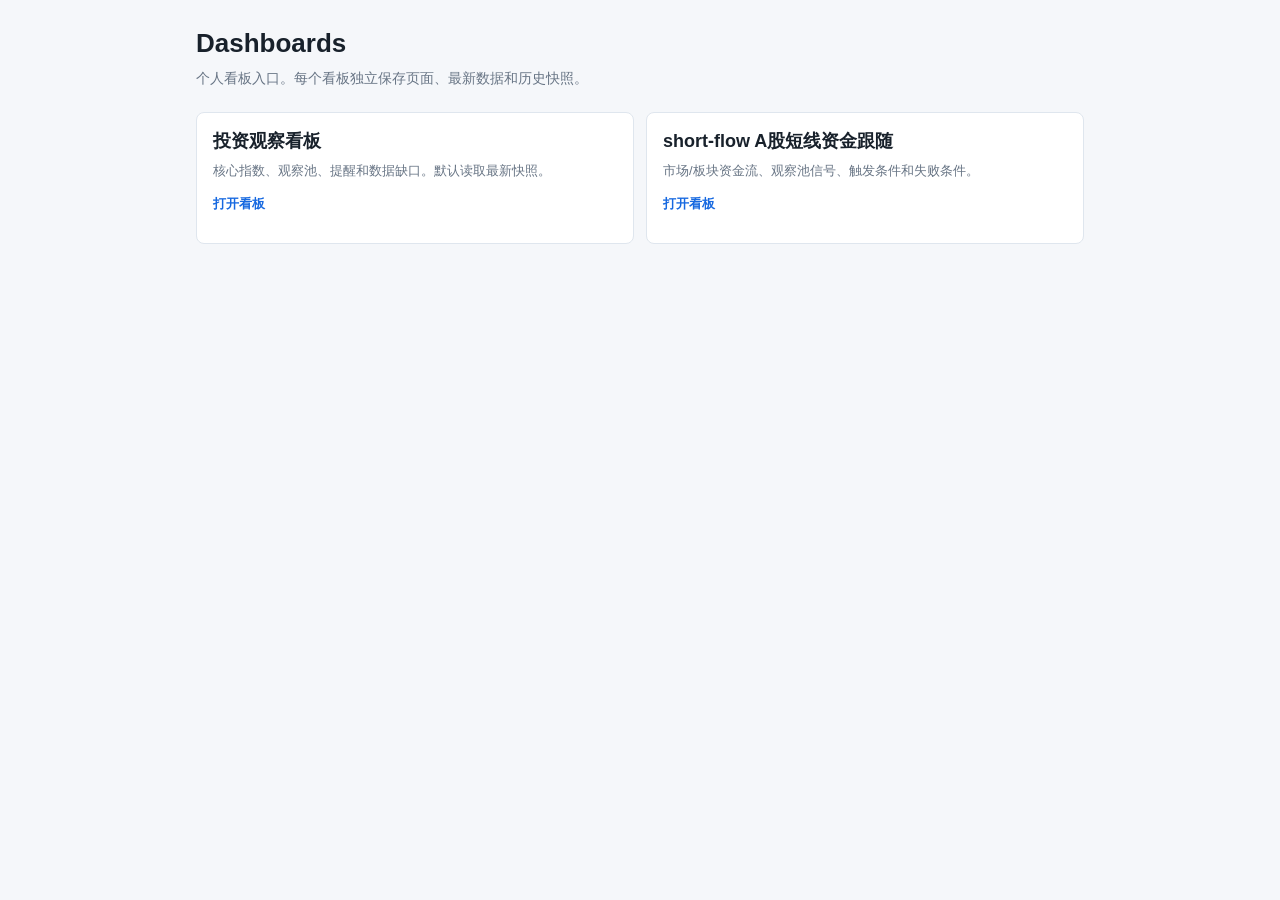
==== index.html @ 4788370e "Add Vercel Analytics script" ====
<!doctype html>
<html lang="zh-CN">
<head>
  <meta charset="utf-8">
  <meta name="viewport" content="width=device-width, initial-scale=1">
  <title>Dashboards</title>
  <style>
    :root {
      color-scheme: light;
      --bg: #f5f7fa;
      --panel: #ffffff;
      --text: #18212b;
      --muted: #687585;
      --line: #dfe6ee;
      --accent: #1769e0;
    }
    * { box-sizing: border-box; }
    body {
      margin: 0;
      background: var(--bg);
      color: var(--text);
      font-family: -apple-system, BlinkMacSystemFont, "Segoe UI", "Microsoft YaHei", sans-serif;
      letter-spacing: 0;
    }
    main {
      width: min(100%, 920px);
      margin: 0 auto;
      padding: 28px 16px;
    }
    h1 {
      margin: 0 0 8px;
      font-size: 26px;
      line-height: 1.2;
    }
    .sub {
      margin: 0 0 22px;
      color: var(--muted);
      font-size: 14px;
      line-height: 1.6;
    }
    .grid {
      display: grid;
      gap: 12px;
      grid-template-columns: repeat(auto-fit, minmax(240px, 1fr));
    }
    a.card {
      display: block;
      min-height: 132px;
      padding: 16px;
      border: 1px solid var(--line);
      border-radius: 8px;
      background: var(--panel);
      color: inherit;
      text-decoration: none;
    }
    .name {
      margin-bottom: 8px;
      font-size: 18px;
      font-weight: 700;
    }
    .desc {
      color: var(--muted);
      font-size: 13px;
      line-height: 1.55;
    }
    .open {
      margin-top: 14px;
      color: var(--accent);
      font-size: 13px;
      font-weight: 650;
    }
  </style>
  <script>
    window.va = window.va || function () { (window.vaq = window.vaq || []).push(arguments); };
  </script>
  <script defer src="/_vercel/insights/script.js"></script>
</head>
<body>
  <main>
    <h1>Dashboards</h1>
    <p class="sub">个人看板入口。每个看板独立保存页面、最新数据和历史快照。</p>
    <section class="grid">
      <a class="card" href="./dashboards/index-decision/">
        <div class="name">投资观察看板</div>
        <div class="desc">核心指数、观察池、提醒和数据缺口。默认读取最新快照。</div>
        <div class="open">打开看板</div>
      </a>
      <a class="card" href="./dashboards/short-flow/">
        <div class="name">short-flow A股短线资金跟随</div>
        <div class="desc">市场/板块资金流、观察池信号、触发条件和失败条件。</div>
        <div class="open">打开看板</div>
      </a>
    </section>
  </main>
</body>
</html>
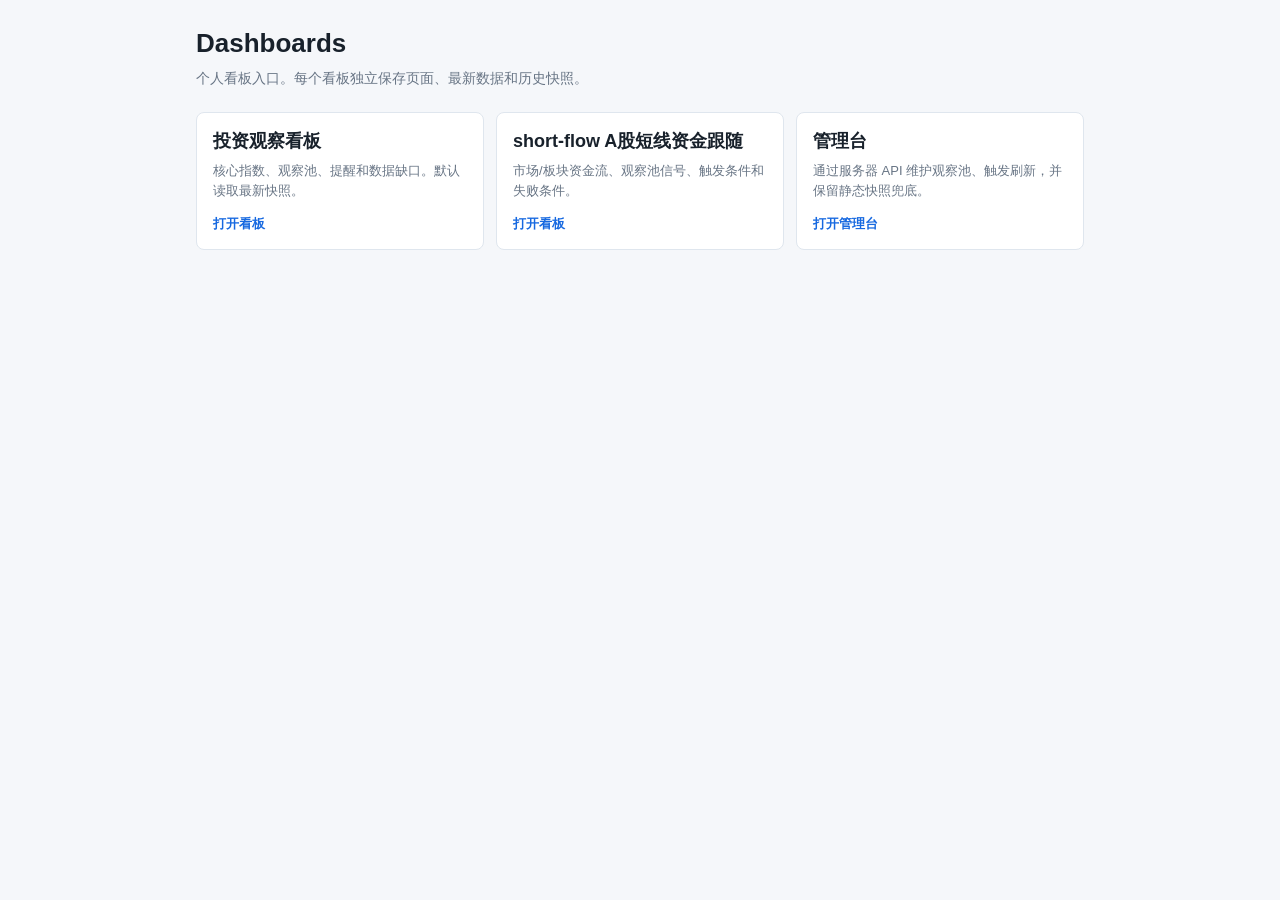
==== commit 4fdf21c5: "Add dashboard API server and admin page" ====
--- a/index.html
+++ b/index.html
@@ -74,6 +74,10 @@
     window.va = window.va || function () { (window.vaq = window.vaq || []).push(arguments); };
   </script>
   <script defer src="/_vercel/insights/script.js"></script>
+  <script>
+    window.si = window.si || function () { (window.siq = window.siq || []).push(arguments); };
+  </script>
+  <script defer src="/_vercel/speed-insights/script.js"></script>
 </head>
 <body>
   <main>
@@ -90,6 +94,11 @@
         <div class="desc">市场/板块资金流、观察池信号、触发条件和失败条件。</div>
         <div class="open">打开看板</div>
       </a>
+      <a class="card" href="./dashboards/admin/">
+        <div class="name">管理台</div>
+        <div class="desc">通过服务器 API 维护观察池、触发刷新，并保留静态快照兜底。</div>
+        <div class="open">打开管理台</div>
+      </a>
     </section>
   </main>
 </body>
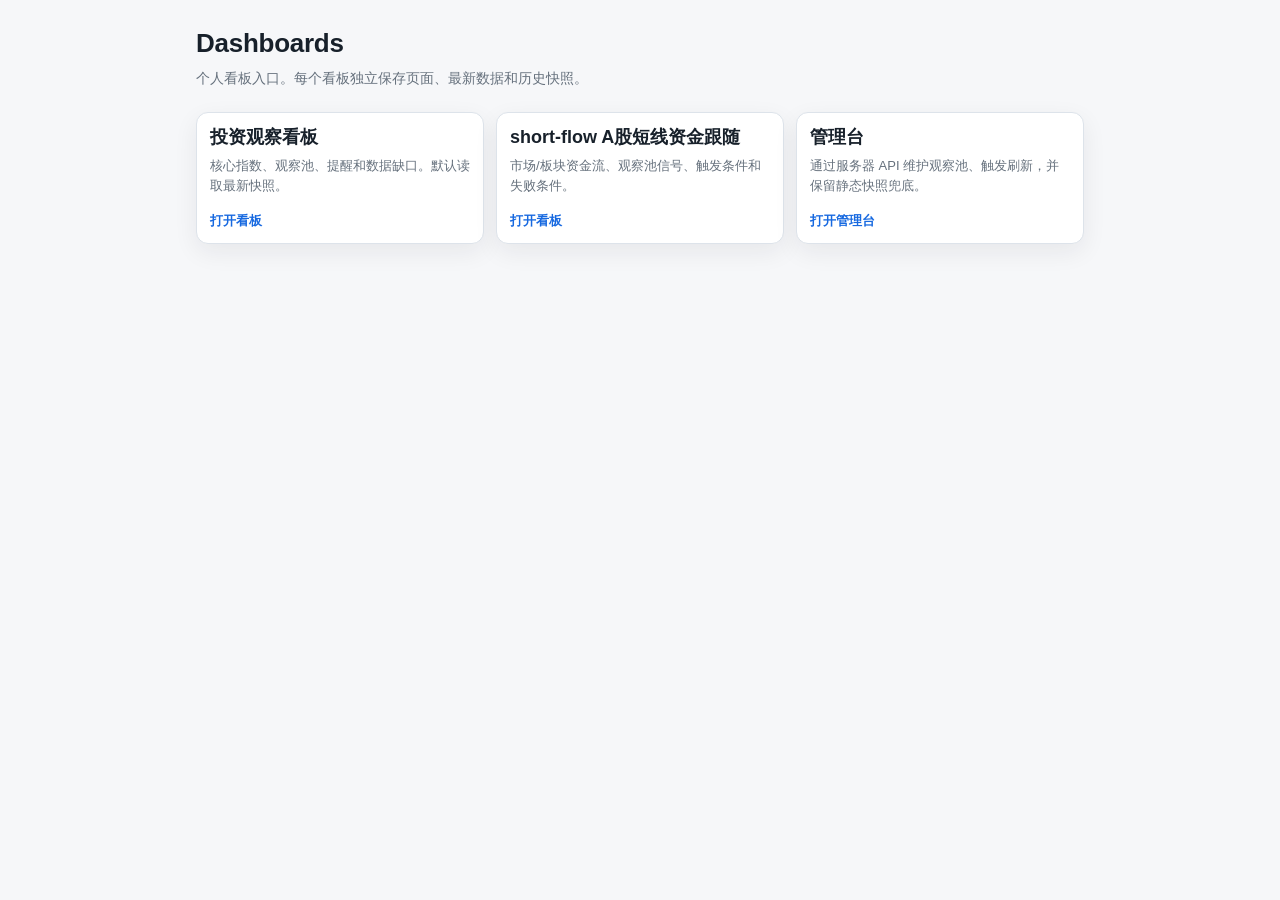
==== commit 4aafc35f: "Refactor shared dashboard assets" ====
--- a/index.html
+++ b/index.html
@@ -4,24 +4,8 @@
   <meta charset="utf-8">
   <meta name="viewport" content="width=device-width, initial-scale=1">
   <title>Dashboards</title>
+  <link rel="stylesheet" href="./dashboards/shared/tokens.css">
   <style>
-    :root {
-      color-scheme: light;
-      --bg: #f5f7fa;
-      --panel: #ffffff;
-      --text: #18212b;
-      --muted: #687585;
-      --line: #dfe6ee;
-      --accent: #1769e0;
-    }
-    * { box-sizing: border-box; }
-    body {
-      margin: 0;
-      background: var(--bg);
-      color: var(--text);
-      font-family: -apple-system, BlinkMacSystemFont, "Segoe UI", "Microsoft YaHei", sans-serif;
-      letter-spacing: 0;
-    }
     main {
       width: min(100%, 920px);
       margin: 0 auto;
@@ -30,7 +14,6 @@
     h1 {
       margin: 0 0 8px;
       font-size: 26px;
-      line-height: 1.2;
     }
     .sub {
       margin: 0 0 22px;
@@ -44,16 +27,11 @@
       grid-template-columns: repeat(auto-fit, minmax(240px, 1fr));
     }
     a.card {
-      display: block;
       min-height: 132px;
-      padding: 16px;
-      border: 1px solid var(--line);
-      border-radius: 8px;
-      background: var(--panel);
       color: inherit;
       text-decoration: none;
     }
-    .name {
+    .card .name {
       margin-bottom: 8px;
       font-size: 18px;
       font-weight: 700;
@@ -64,20 +42,13 @@
       line-height: 1.55;
     }
     .open {
-      margin-top: 14px;
-      color: var(--accent);
+      margin-top: auto;
+      padding-top: 14px;
+      color: var(--blue);
       font-size: 13px;
       font-weight: 650;
     }
   </style>
-  <script>
-    window.va = window.va || function () { (window.vaq = window.vaq || []).push(arguments); };
-  </script>
-  <script defer src="/_vercel/insights/script.js"></script>
-  <script>
-    window.si = window.si || function () { (window.siq = window.siq || []).push(arguments); };
-  </script>
-  <script defer src="/_vercel/speed-insights/script.js"></script>
 </head>
 <body>
   <main>
--- a/dashboards/shared/tokens.css
+++ b/dashboards/shared/tokens.css
@@ -0,0 +1,434 @@
+/* dashboards/shared/tokens.css
+   四个页面共用的设计系统：变量 + reset + 基础组件与原子类。
+   页面特有的布局尺寸、独有组件、媒体查询留在各自 <style> 内。 */
+:root {
+  color-scheme: light;
+  --bg: #f6f7f9;
+  --panel: #ffffff;
+  --text: #17202a;
+  --muted: #66717d;
+  --line: #dde3ea;
+  --soft: #eef2f5;
+  --blue: #1769e0;
+  --blue-soft: #eaf2ff;
+  --blue-ink: #174ea6;
+  --green: #157a3c;
+  --green-soft: #e7f4ec;
+  --red: #bd2b2b;
+  --red-soft: #fbe9e9;
+  --amber: #8a6200;
+  --amber-soft: #fbf1dc;
+  --danger: #c4382b;
+  --shadow: 0 8px 24px rgba(25, 35, 45, 0.07);
+  --shadow-hover: 0 12px 28px rgba(25, 35, 45, 0.10);
+  --mono: ui-monospace, "SF Mono", "JetBrains Mono", "Roboto Mono", Menlo, Consolas, monospace;
+  --sans: -apple-system, BlinkMacSystemFont, "Segoe UI", "PingFang SC", "Microsoft YaHei", sans-serif;
+  --radius-input: 10px;
+  --radius-card: 12px;
+  --radius-pill: 999px;
+  --maxw: 1180px;
+}
+
+* { box-sizing: border-box; }
+html { scroll-behavior: smooth; }
+body {
+  margin: 0;
+  min-width: 320px;
+  background: var(--bg);
+  color: var(--text);
+  font-family: var(--sans);
+  font-variant-numeric: tabular-nums;
+  letter-spacing: 0;
+  -webkit-font-smoothing: antialiased;
+}
+
+/* 容器与头部 */
+.wrap {
+  width: min(100%, var(--maxw));
+  margin: 0 auto;
+  padding: 14px;
+}
+header {
+  position: sticky;
+  top: 0;
+  z-index: 5;
+  background: rgba(246, 247, 249, 0.94);
+  border-bottom: 1px solid var(--line);
+  backdrop-filter: blur(14px);
+}
+.hero { display: grid; gap: 10px; }
+
+/* 标题层级 */
+h1 {
+  margin: 0;
+  font-size: 21px;
+  font-weight: 780;
+  line-height: 1.2;
+  letter-spacing: -0.01em;
+}
+h2 {
+  margin: 0;
+  font-size: 17px;
+  font-weight: 720;
+  line-height: 1.2;
+  letter-spacing: -0.01em;
+}
+.meta {
+  margin-top: 5px;
+  color: var(--muted);
+  font-size: 12px;
+  line-height: 1.45;
+}
+.hint {
+  color: var(--muted);
+  font-size: 12px;
+  white-space: nowrap;
+}
+.section-head {
+  display: flex;
+  align-items: baseline;
+  justify-content: space-between;
+  gap: 12px;
+  margin-bottom: 11px;
+}
+
+/* 摘要卡 */
+.summary {
+  display: grid;
+  grid-template-columns: repeat(3, 1fr);
+  gap: 8px;
+}
+.summary-card {
+  min-width: 0;
+  min-height: 58px;
+  padding: 9px 11px;
+  border: 1px solid var(--line);
+  border-radius: var(--radius-input);
+  background: var(--panel);
+  display: flex;
+  flex-direction: column;
+  justify-content: center;
+}
+.summary-card b {
+  display: block;
+  font-family: var(--mono);
+  font-size: 19px;
+  font-weight: 700;
+  line-height: 1.15;
+}
+.summary-card span {
+  display: block;
+  margin-top: 3px;
+  color: var(--muted);
+  font-size: 11px;
+  line-height: 1.25;
+  overflow-wrap: anywhere;
+}
+
+/* 表单控件 */
+.toolbar {
+  display: grid;
+  grid-template-columns: minmax(0, 1fr) auto;
+  gap: 8px;
+  align-items: center;
+}
+input, button, select, .btn {
+  height: 40px;
+  min-width: 0;
+  border: 1px solid var(--line);
+  border-radius: var(--radius-input);
+  background: var(--panel);
+  color: var(--text);
+  font-size: 15px;
+  font-family: inherit;
+}
+input { padding: 0 12px; }
+button, .btn {
+  padding: 0 14px;
+  cursor: pointer;
+  font-weight: 650;
+  transition: border-color .15s, background .15s;
+}
+button:hover, .btn:hover { border-color: #c2ccd6; }
+input:focus-visible, button:focus-visible, select:focus-visible {
+  outline: 2px solid var(--blue);
+  outline-offset: 1px;
+}
+.primary {
+  border-color: #b8cff8;
+  background: var(--blue-soft);
+  color: var(--blue-ink);
+}
+.primary:hover { border-color: #9dbcf5; }
+
+/* 小尺寸按钮（胶囊态） */
+.btn-sm {
+  height: 30px;
+  padding: 0 11px;
+  border: 1px solid var(--line);
+  border-radius: var(--radius-pill);
+  background: var(--panel);
+  color: var(--blue);
+  font-size: 13px;
+  font-weight: 650;
+  cursor: pointer;
+}
+.btn-sm:hover { border-color: #b8cff8; background: var(--blue-soft); }
+
+/* Chips 筛选 */
+.chips {
+  display: flex;
+  gap: 8px;
+  overflow-x: auto;
+  padding-bottom: 2px;
+  scrollbar-width: none;
+}
+.chips::-webkit-scrollbar { display: none; }
+.chip {
+  flex: 0 0 auto;
+  height: 34px;
+  border: 1px solid var(--line);
+  border-radius: var(--radius-pill);
+  background: var(--panel);
+  padding: 0 13px;
+  color: #34404a;
+  font-size: 13px;
+  font-weight: 650;
+  cursor: pointer;
+  transition: border-color .15s, background .15s, color .15s;
+}
+.chip:hover { border-color: #c2ccd6; }
+.chip.active {
+  border-color: #b8cff8;
+  background: var(--blue-soft);
+  color: var(--blue-ink);
+}
+
+/* 卡片 */
+.card {
+  min-width: 0;
+  border: 1px solid var(--line);
+  border-radius: var(--radius-card);
+  background: var(--panel);
+  box-shadow: var(--shadow);
+  padding: 13px;
+  display: flex;
+  flex-direction: column;
+  transition: transform .18s ease, box-shadow .18s ease, border-color .18s ease;
+}
+.card:hover {
+  transform: translateY(-1px);
+  border-color: #cdd6df;
+  box-shadow: var(--shadow-hover);
+}
+.top {
+  display: grid;
+  grid-template-columns: minmax(0, 1fr) auto;
+  gap: 10px;
+  align-items: start;
+  min-height: 45px;
+}
+.name {
+  min-width: 0;
+  font-size: 16px;
+  font-weight: 740;
+  line-height: 1.25;
+  overflow-wrap: anywhere;
+}
+.code {
+  margin-top: 3px;
+  color: var(--muted);
+  font-size: 12px;
+  font-family: var(--mono);
+  overflow-wrap: anywhere;
+}
+.price {
+  text-align: right;
+  font-family: var(--mono);
+  font-size: 20px;
+  font-weight: 750;
+  line-height: 1.15;
+  white-space: nowrap;
+}
+
+/* 指标格（高度自适应，同行由 grid 拉齐） */
+.metrics {
+  display: grid;
+  grid-template-columns: repeat(3, 1fr);
+  gap: 8px;
+  margin-top: 12px;
+}
+.metric {
+  min-width: 0;
+  min-height: 55px;
+  padding: 8px 9px;
+  border-radius: 9px;
+  background: var(--soft);
+  display: flex;
+  flex-direction: column;
+  justify-content: center;
+}
+.metric span {
+  display: block;
+  color: var(--muted);
+  font-size: 11px;
+  white-space: nowrap;
+}
+.metric b {
+  display: block;
+  margin-top: 3px;
+  font-family: var(--mono);
+  font-size: 14px;
+  font-weight: 680;
+  line-height: 1.2;
+  overflow-wrap: anywhere;
+}
+
+/* 信号条 */
+.signal {
+  margin-top: 11px;
+  padding: 8px 10px;
+  border-radius: 8px;
+  background: #eef5ff;
+  color: var(--blue-ink);
+  font-size: 13px;
+  line-height: 1.45;
+  overflow-wrap: anywhere;
+  display: flex;
+  align-items: center;
+}
+.reason {
+  margin-top: 8px;
+  color: var(--muted);
+  font-size: 12px;
+  line-height: 1.5;
+  overflow-wrap: anywhere;
+}
+
+/* 原子 */
+.pill {
+  display: inline-flex;
+  align-items: center;
+  max-width: 132px;
+  min-height: 24px;
+  padding: 3px 9px;
+  border-radius: var(--radius-pill);
+  background: var(--soft);
+  color: #3c4043;
+  font-size: 12px;
+  font-weight: 650;
+  white-space: nowrap;
+  overflow: hidden;
+  text-overflow: ellipsis;
+}
+.tag {
+  display: inline-block;
+  padding: 1px 7px;
+  border-radius: var(--radius-pill);
+  font-size: 11px;
+  font-weight: 650;
+  background: var(--soft);
+  color: var(--muted);
+}
+.tag.live { background: var(--green-soft); color: var(--green); }
+.tag.stale { background: var(--amber-soft); color: var(--amber); }
+.tag.na { background: var(--red-soft); color: var(--red); }
+.pos { color: var(--green); }
+.neg { color: var(--red); }
+.flat { color: var(--muted); }
+
+/* 空态与数据缺口 */
+.empty, .gap-box {
+  border: 1px solid var(--line);
+  border-radius: var(--radius-input);
+  background: var(--panel);
+  padding: 13px;
+  color: var(--muted);
+  font-size: 13px;
+  line-height: 1.5;
+  overflow-wrap: anywhere;
+}
+.gap-box {
+  border-color: #efd58a;
+  background: #fff8e1;
+  color: #5f4300;
+}
+
+/* 数据新鲜度徽标 */
+.freshness {
+  display: inline-block;
+  margin-left: 6px;
+  padding: 0 7px;
+  border-radius: var(--radius-pill);
+  font-size: 11px;
+  font-weight: 650;
+  background: var(--green-soft);
+  color: var(--green);
+}
+.freshness.stale { background: var(--amber-soft); color: var(--amber); }
+.freshness.old { background: var(--red-soft); color: var(--red); }
+
+/* 底部导航（列数由页面用 --nav-cols 指定） */
+.bottom-nav {
+  position: fixed;
+  left: 0;
+  right: 0;
+  bottom: 0;
+  z-index: 6;
+  display: grid;
+  grid-template-columns: repeat(var(--nav-cols, 6), 1fr);
+  gap: 6px;
+  padding: 8px 10px calc(8px + env(safe-area-inset-bottom));
+  border-top: 1px solid var(--line);
+  background: rgba(255, 255, 255, 0.97);
+  backdrop-filter: blur(14px);
+}
+.bottom-nav a {
+  display: grid;
+  place-items: center;
+  min-height: 42px;
+  border-radius: 9px;
+  color: #34404a;
+  text-decoration: none;
+  font-size: 12px;
+  font-weight: 700;
+  transition: background .15s, color .15s;
+}
+.bottom-nav a.active {
+  background: var(--blue-soft);
+  color: var(--blue-ink);
+}
+
+/* 看板切换器：各页面顶部统一的互跳入口 */
+.switcher {
+  display: flex;
+  gap: 6px;
+  align-items: center;
+  flex-wrap: wrap;
+}
+.switcher a {
+  display: inline-flex;
+  align-items: center;
+  height: 28px;
+  padding: 0 10px;
+  border: 1px solid var(--line);
+  border-radius: var(--radius-pill);
+  background: var(--panel);
+  color: #34404a;
+  text-decoration: none;
+  font-size: 12px;
+  font-weight: 650;
+  transition: border-color .15s, background .15s, color .15s;
+}
+.switcher a:hover { border-color: #c2ccd6; }
+.switcher a.current {
+  border-color: #b8cff8;
+  background: var(--blue-soft);
+  color: var(--blue-ink);
+  cursor: default;
+}
+
+@media (prefers-reduced-motion: reduce) {
+  * { transition: none !important; }
+  html { scroll-behavior: auto; }
+}
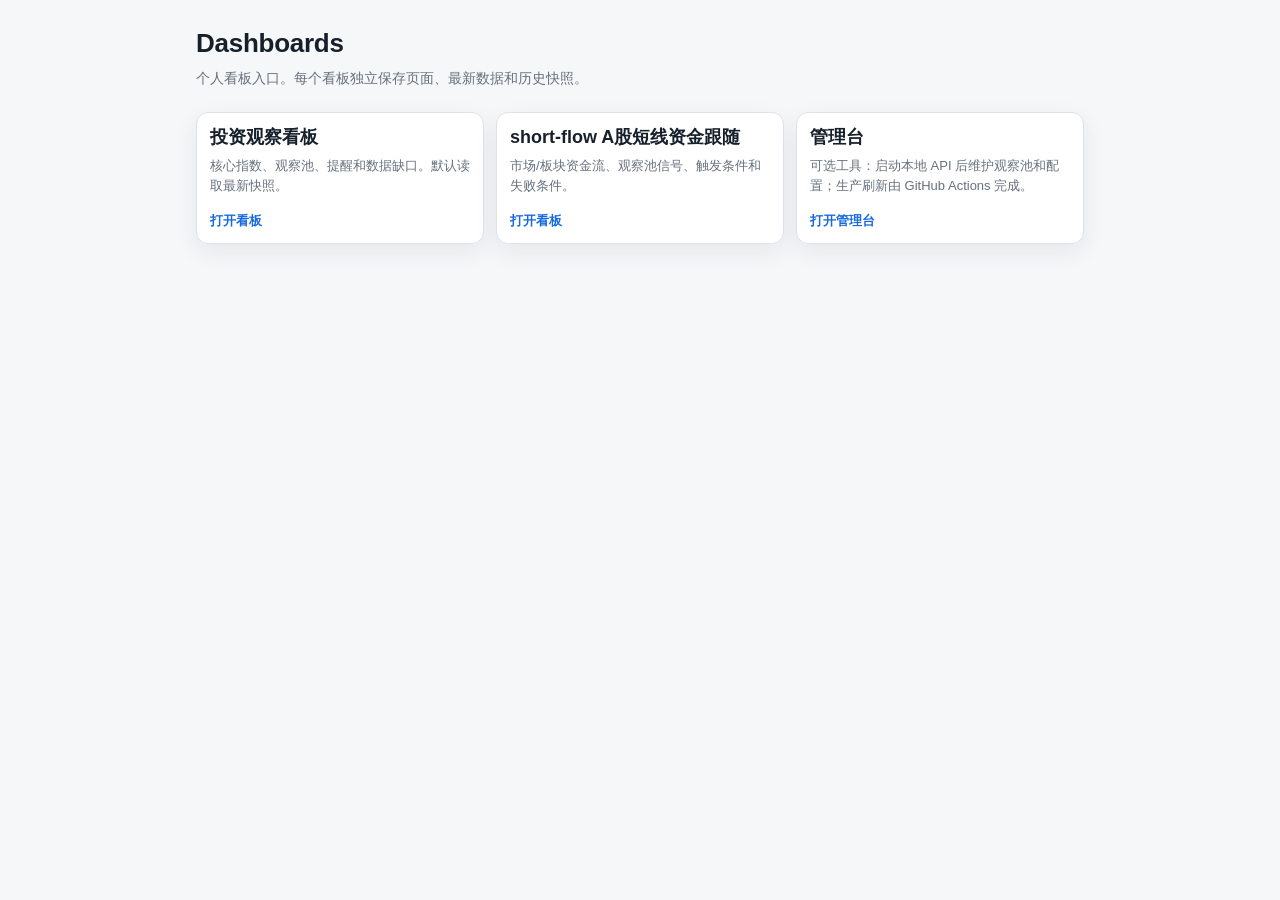
==== commit 7a6bddee: "Make dashboard refresh persistent and safe" ====
--- a/index.html
+++ b/index.html
@@ -67,7 +67,7 @@
       </a>
       <a class="card" href="./dashboards/admin/">
         <div class="name">管理台</div>
-        <div class="desc">通过服务器 API 维护观察池、触发刷新，并保留静态快照兜底。</div>
+        <div class="desc">可选工具：启动本地 API 后维护观察池和配置；生产刷新由 GitHub Actions 完成。</div>
         <div class="open">打开管理台</div>
       </a>
     </section>
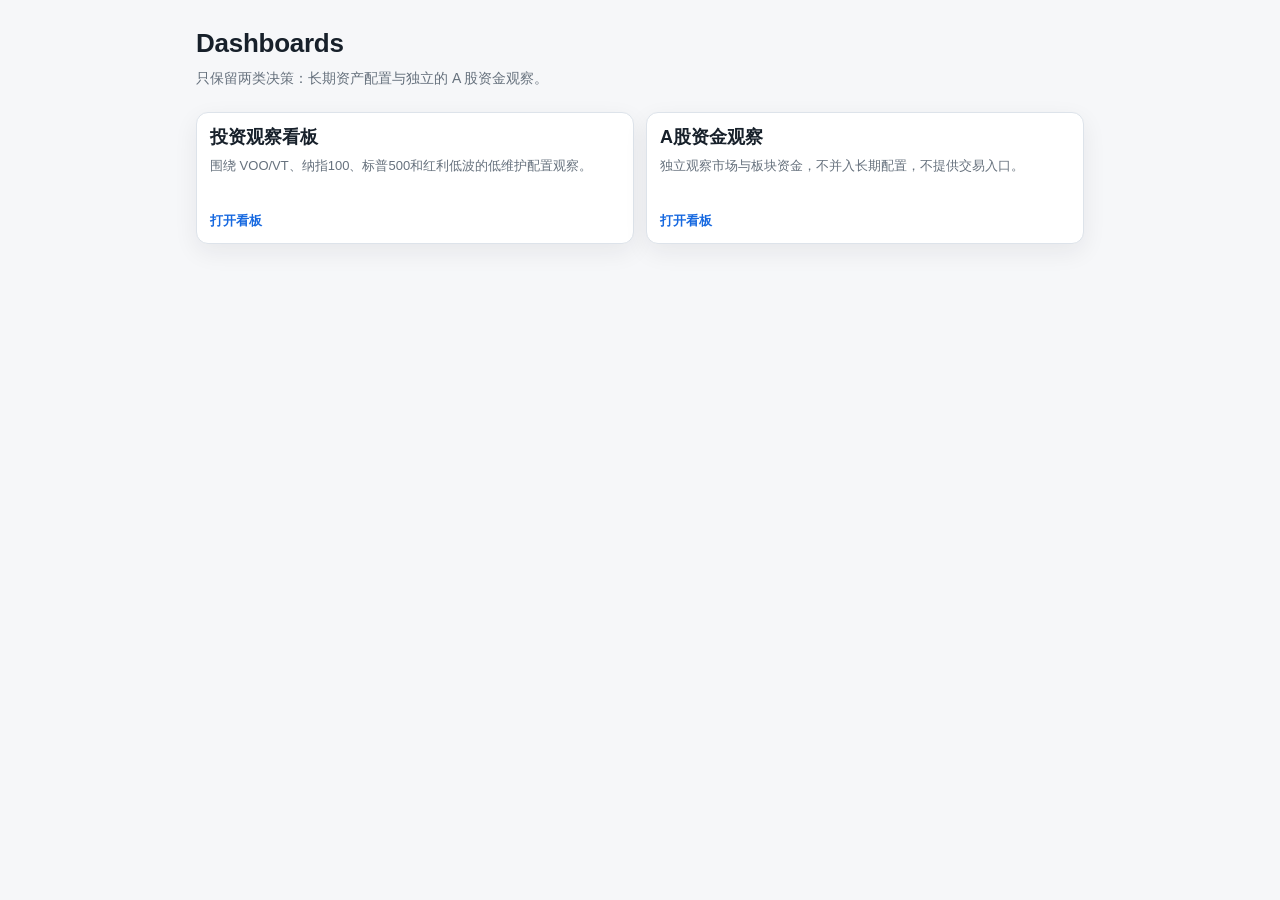
==== commit 3186e198: "Simplify dashboard decision scope" ====
--- a/index.html
+++ b/index.html
@@ -53,22 +53,17 @@
 <body>
   <main>
     <h1>Dashboards</h1>
-    <p class="sub">个人看板入口。每个看板独立保存页面、最新数据和历史快照。</p>
+    <p class="sub">只保留两类决策：长期资产配置与独立的 A 股资金观察。</p>
     <section class="grid">
       <a class="card" href="./dashboards/index-decision/">
         <div class="name">投资观察看板</div>
-        <div class="desc">核心指数、观察池、提醒和数据缺口。默认读取最新快照。</div>
+        <div class="desc">围绕 VOO/VT、纳指100、标普500和红利低波的低维护配置观察。</div>
         <div class="open">打开看板</div>
       </a>
       <a class="card" href="./dashboards/short-flow/">
-        <div class="name">short-flow A股短线资金跟随</div>
-        <div class="desc">市场/板块资金流、观察池信号、触发条件和失败条件。</div>
+        <div class="name">A股资金观察</div>
+        <div class="desc">独立观察市场与板块资金，不并入长期配置，不提供交易入口。</div>
         <div class="open">打开看板</div>
-      </a>
-      <a class="card" href="./dashboards/admin/">
-        <div class="name">管理台</div>
-        <div class="desc">可选工具：启动本地 API 后维护观察池和配置；生产刷新由 GitHub Actions 完成。</div>
-        <div class="open">打开管理台</div>
       </a>
     </section>
   </main>
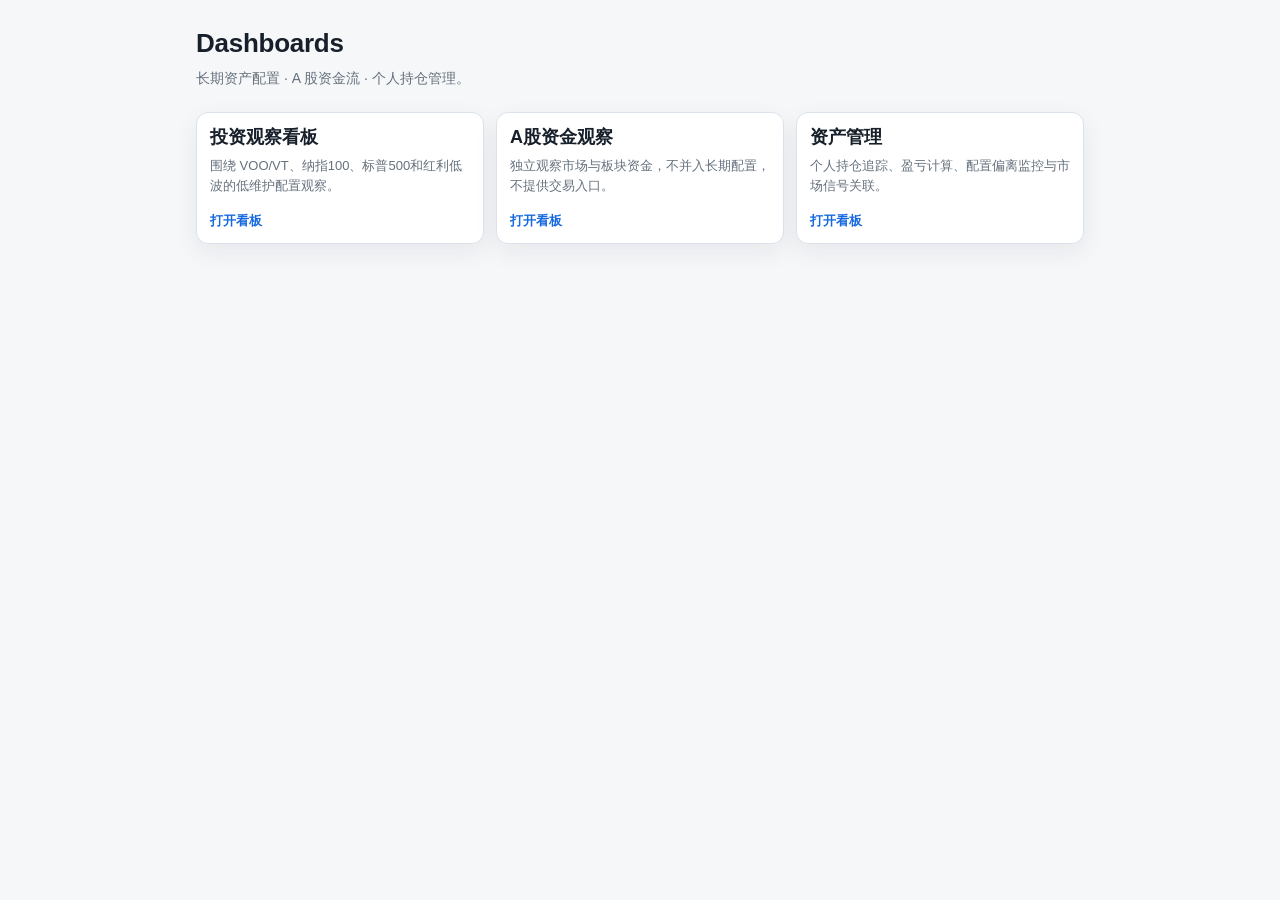
==== commit 12758ec7: "feat: add asset-management dashboard — portfolio tracking, P&L, allocation, signal linkage" ====
--- a/index.html
+++ b/index.html
@@ -53,7 +53,7 @@
 <body>
   <main>
     <h1>Dashboards</h1>
-    <p class="sub">只保留两类决策：长期资产配置与独立的 A 股资金观察。</p>
+    <p class="sub">长期资产配置 · A 股资金流 · 个人持仓管理。</p>
     <section class="grid">
       <a class="card" href="./dashboards/index-decision/">
         <div class="name">投资观察看板</div>
@@ -65,6 +65,11 @@
         <div class="desc">独立观察市场与板块资金，不并入长期配置，不提供交易入口。</div>
         <div class="open">打开看板</div>
       </a>
+      <a class="card" href="./dashboards/asset-management/">
+        <div class="name">资产管理</div>
+        <div class="desc">个人持仓追踪、盈亏计算、配置偏离监控与市场信号关联。</div>
+        <div class="open">打开看板</div>
+      </a>
     </section>
   </main>
 </body>
